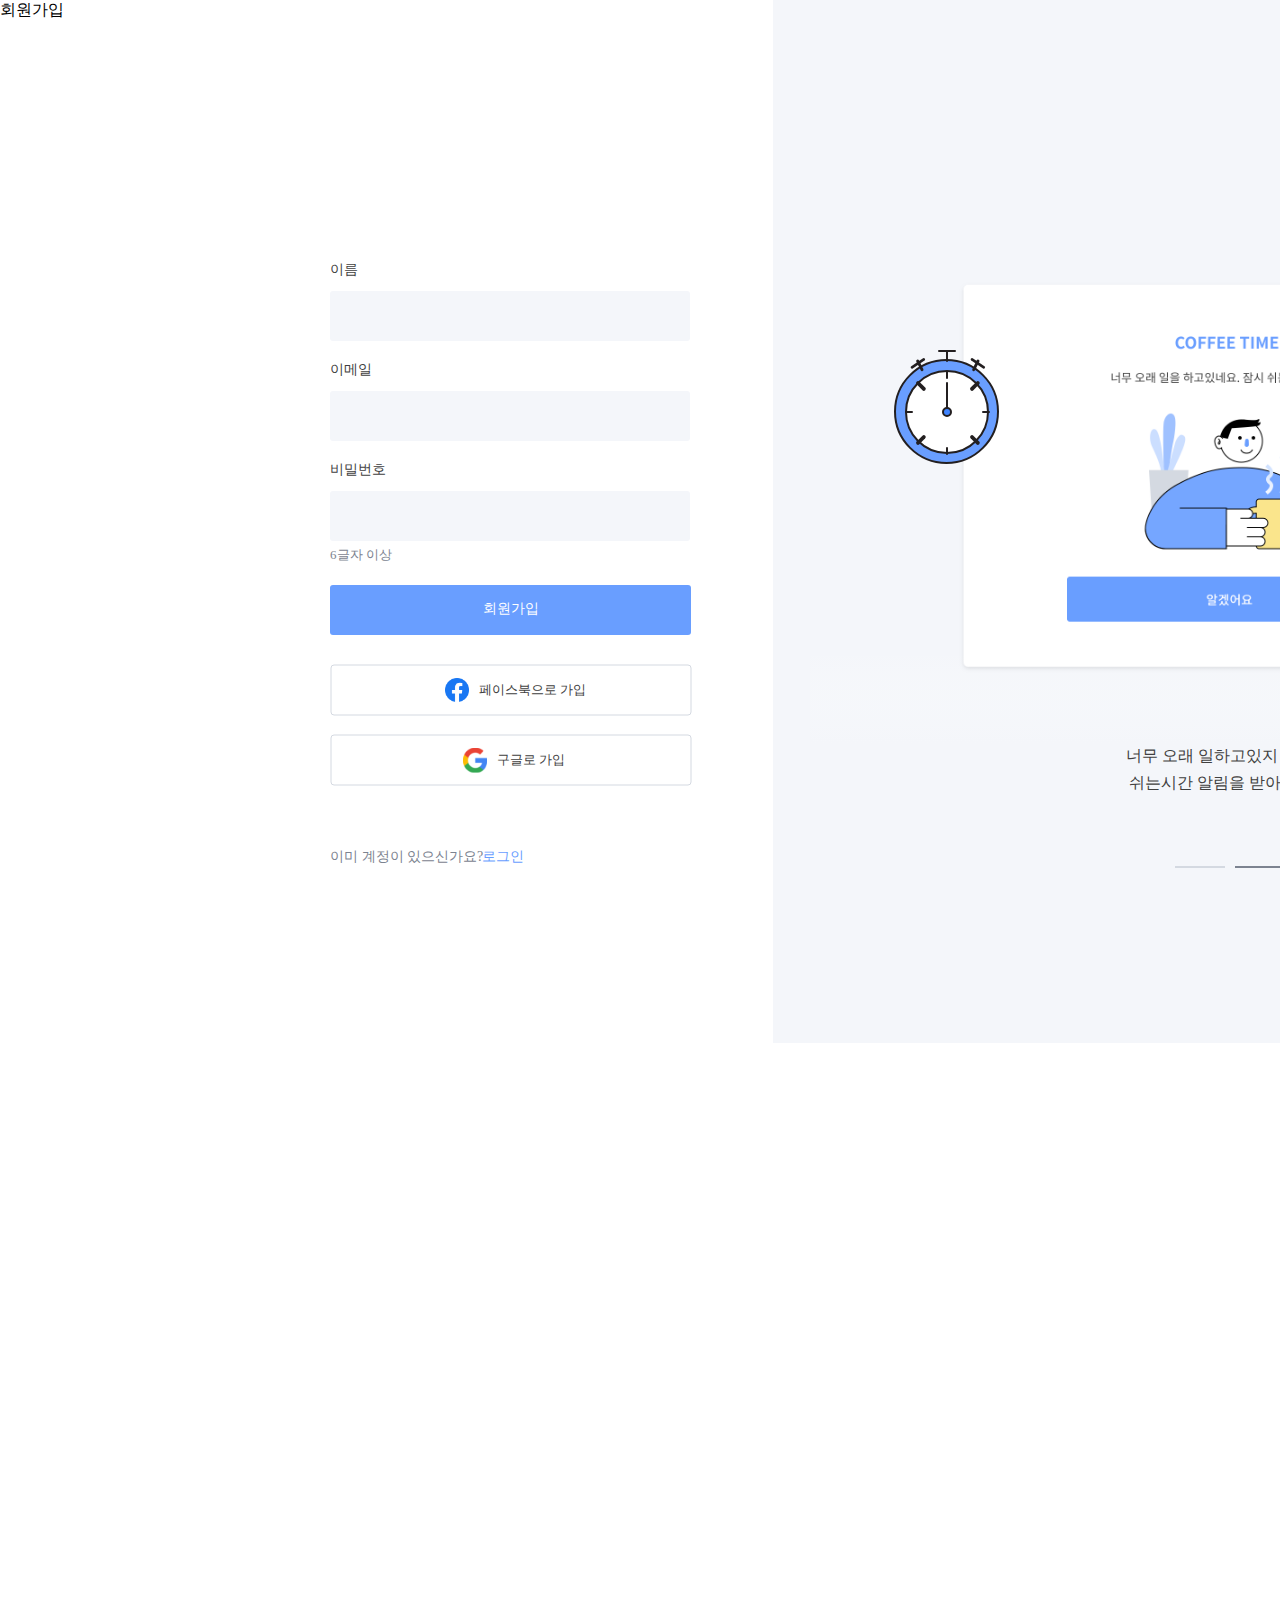
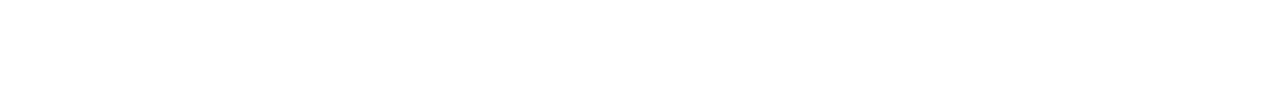
==== Join.html @ 3d77cc64 "hello please" ====
<!DOCTYPE html>
<html>
<head>
<meta charset="utf-8"/>
<meta http-equiv="X-UA-Compatible" content="IE=edge"/>
<meta name="viewport" content="width=device-width, initial-scale=1.0">
<title>Join</title>
<link rel="stylesheet" type="text/css" id="applicationStylesheet" href="Join.css"/>
<script id="applicationScript" type="text/javascript" src="Join.js"></script>
</head>
<body>
<div id="Join">
	<svg class="_10">
		<rect id="_10" rx="0" ry="0" x="0" y="0" width="877" height="1043">
		</rect>
	</svg>
	<div id="">
		<span>회원가입</span>
	</div>
	<div id="Group_4">
		<div id="Group_2">
			<div id="_">
				<span>이메일</span>
			</div>
			<div id="_ba">
				<span>이름</span>
			</div>
			<div id="_bb">
				<span>비밀번호</span>
			</div>
			<svg class="Rectangle">
				<rect id="Rectangle" rx="3" ry="3" x="0" y="0" width="360" height="50">
				</rect>
			</svg>
			<svg class="Rectangle_Copy_3">
				<rect id="Rectangle_Copy_3" rx="3" ry="3" x="0" y="0" width="360" height="50">
				</rect>
			</svg>
			<svg class="Rectangle_Copy">
				<rect id="Rectangle_Copy" rx="3" ry="3" x="0" y="0" width="360" height="50">
				</rect>
			</svg>
			<div id="ID6_">
				<span>6글자 이상</span>
			</div>
			<div onclick="application.goToTargetView(event)" id="buttonlarge" class="button_large">
				<svg class="Rectangle_Copy_2">
					<rect id="Rectangle_Copy_2" rx="3" ry="3" x="0" y="0" width="361" height="50">
					</rect>
				</svg>
				<div id="_bc">
					<span>회원가입</span>
				</div>
			</div>
		</div>
		<div id="Group_3">
			<svg class="Rectangle_be">
				<rect id="Rectangle_be" rx="3" ry="3" x="0" y="0" width="360" height="50">
				</rect>
			</svg>
			<svg class="Rectangle_Copy_2_bf">
				<rect id="Rectangle_Copy_2_bf" rx="3" ry="3" x="0" y="0" width="360" height="50">
				</rect>
			</svg>
			<div id="Group">
				<div id="__bh">
					<span>페이스북으로 가입</span>
				</div>
				<img id="ID1280px-Facebook_f_logo_2019s" src="ID1280px-Facebook_f_logo_2019s.png" srcset="ID1280px-Facebook_f_logo_2019s.png 1x, ID1280px-Facebook_f_logo_2019s@2x.png 2x">
					
			</div>
			<div id="Group_2_bj">
				<div id="__bk">
					<span>구글로 가입</span>
				</div>
				<img id="ID1004px-Google__G__Logosvg" src="ID1004px-Google__G__Logosvg.png" srcset="ID1004px-Google__G__Logosvg.png 1x, ID1004px-Google__G__Logosvg@2x.png 2x">
					
			</div>
		</div>
	</div>
	<div id="Group_bm">
		<svg class="Rectangle_bn">
			<rect id="Rectangle_bn" rx="0" ry="0" x="0" y="0" width="50" height="2">
			</rect>
		</svg>
		<svg class="Rectangle_Copy_4">
			<rect id="Rectangle_Copy_4" rx="0" ry="0" x="0" y="0" width="50" height="2">
			</rect>
		</svg>
	</div>
	<svg class="Rectangle_bq">
		<linearGradient id="Rectangle_bq" spreadMethod="pad" x1="0.5" x2="0.5" y1="0" y2="0.644">
			<stop offset="0" stop-color="#fafbfd" stop-opacity="0"></stop>
			<stop offset="1" stop-color="#f4f6fa" stop-opacity="1"></stop>
		</linearGradient>
		<rect id="Rectangle_bq" rx="0" ry="0" x="0" y="0" width="840" height="145">
		</rect>
	</svg>
	<div id="____">
		<span>너무 오래 일하고있지 않은가요?<br/>쉬는시간 알림을 받아보세요.</span>
	</div>
	<img id="Group_5_Copy" src="Group_5_Copy.png" srcset="Group_5_Copy.png 1x, Group_5_Copy@2x.png 2x">
		
	<div id="_1">
		<svg class="Oval">
			<ellipse id="Oval" rx="51.5" ry="51.5" cx="51.5" cy="51.5">
			</ellipse>
		</svg>
		<svg class="Oval_bv">
			<ellipse id="Oval_bv" rx="41" ry="41" cx="41" cy="41">
			</ellipse>
		</svg>
		<svg class="Path" viewBox="0.5 0 2 9">
			<path id="Path" d="M 0.5 9 L 0.5 0">
			</path>
		</svg>
		<svg class="Path_bx" viewBox="0 0.5 16 2">
			<path id="Path_bx" d="M 0 0.5 L 16 0.5">
			</path>
		</svg>
		<svg class="Path_by" viewBox="0 0 3 6">
			<path id="Path_by" d="M 0 6 L 3 0">
			</path>
		</svg>
		<svg class="Path_bz" viewBox="0 0 9 6">
			<path id="Path_bz" d="M 0 0 L 9 6">
			</path>
		</svg>
		<svg class="Path_b" viewBox="0 0 3 6">
			<path id="Path_b" d="M 3 6 L 0 0">
			</path>
		</svg>
		<svg class="Path_ca" viewBox="0 0 9 6">
			<path id="Path_ca" d="M 9 0 L 0 6">
			</path>
		</svg>
		<svg class="Path_cb" viewBox="0.5 0 2 29">
			<path id="Path_cb" d="M 0.5 29 L 0.5 0">
			</path>
		</svg>
		<svg class="Path_cc" viewBox="0.5 0 2 6">
			<path id="Path_cc" d="M 0.5 0 L 0.5 6">
			</path>
		</svg>
		<svg class="Path_cd" viewBox="0 0 3 3">
			<path id="Path_cd" d="M 3 0 L 0 3">
			</path>
		</svg>
		<svg class="Path_ce" viewBox="0 0.5 6 2">
			<path id="Path_ce" d="M 6 0.5 L 0 0.5">
			</path>
		</svg>
		<svg class="Path_cf" viewBox="0 0 3 3">
			<path id="Path_cf" d="M 3 3 L 0 0">
			</path>
		</svg>
		<svg class="Path_cg" viewBox="0.5 0 2 6">
			<path id="Path_cg" d="M 0.5 6 L 0.5 0">
			</path>
		</svg>
		<svg class="Path_ch" viewBox="0 0 3 3">
			<path id="Path_ch" d="M 0 3 L 3 0">
			</path>
		</svg>
		<svg class="Path_ci" viewBox="0 0.5 6 2">
			<path id="Path_ci" d="M 0 0.5 L 6 0.5">
			</path>
		</svg>
		<svg class="Path_cj" viewBox="0 0 3 3">
			<path id="Path_cj" d="M 0 0 L 3 3">
			</path>
		</svg>
		<svg class="Oval_cb">
			<ellipse id="Oval_cb" rx="4" ry="4" cx="4" cy="4">
			</ellipse>
		</svg>
	</div>
	<div id="__">
		<span>이미 계정이 있으신가요?</span>
	</div>
	<div onclick="application.goToTargetView(event)" id="_cd">
		<span>로그인</span>
	</div>
</div>
</body>
</html>
---- Join.css ----
.mediaViewInfo {
	--web-view-name: Join;
	--web-view-id: Join;
	--web-enable-deep-linking: true;
}
:root {
	--web-view-ids: Join;
}
* {
	margin: 0;
	padding: 0;
	box-sizing: border-box;
	border: none;
}
#Join {
	position: absolute;
	width: 1920px;
	height: 1708px;
	background-color: rgba(255,255,255,1);
	overflow: hidden;
	--web-view-name: Join;
	--web-view-id: Join;
	--web-enable-deep-linking: true;
}
@keyframes fadein {

	0% {
		opacity: 0;
	}
	100% {
		opacity: 1;
	}

}
#_10 {
	fill: rgba(244,246,250,1);
}
._10 {
	position: absolute;
	overflow: visible;
	width: 877px;
	height: 1043px;
	left: 773px;
	top: 0px;
}
# {
	left: 330px;
	top: 188px;
	position: absolute;
	overflow: visible;
	width: 104px;
	white-space: nowrap;
	text-align: left;
	font-family: NotoSansCJKkr-Bold;
	font-style: normal;
	font-weight: normal;
	font-size: 28px;
	color: rgba(64,64,64,1);
}
#Group_4 {
	position: absolute;
	width: 361px;
	height: 524px;
	left: 330px;
	top: 261px;
	overflow: visible;
}
#Group_2 {
	position: absolute;
	width: 361px;
	height: 374px;
	left: 0px;
	top: 0px;
	overflow: visible;
}
#_ {
	left: 0px;
	top: 100px;
	position: absolute;
	overflow: visible;
	width: 40px;
	white-space: nowrap;
	text-align: left;
	font-family: NotoSansCJKkr-Medium;
	font-style: normal;
	font-weight: normal;
	font-size: 14px;
	color: rgba(64,64,64,1);
}
#_ba {
	left: 0px;
	top: 0px;
	position: absolute;
	overflow: visible;
	width: 27px;
	white-space: nowrap;
	text-align: left;
	font-family: NotoSansCJKkr-Medium;
	font-style: normal;
	font-weight: normal;
	font-size: 14px;
	color: rgba(64,64,64,1);
}
#_bb {
	left: 0px;
	top: 200px;
	position: absolute;
	overflow: visible;
	width: 53px;
	white-space: nowrap;
	text-align: left;
	font-family: NotoSansCJKkr-Medium;
	font-style: normal;
	font-weight: normal;
	font-size: 14px;
	color: rgba(64,64,64,1);
}
#Rectangle {
	fill: rgba(244,246,250,1);
}
.Rectangle {
	position: absolute;
	overflow: visible;
	width: 360px;
	height: 50px;
	left: 0px;
	top: 130px;
}
#Rectangle_Copy_3 {
	fill: rgba(244,246,250,1);
}
.Rectangle_Copy_3 {
	position: absolute;
	overflow: visible;
	width: 360px;
	height: 50px;
	left: 0px;
	top: 30px;
}
#Rectangle_Copy {
	fill: rgba(244,246,250,1);
}
.Rectangle_Copy {
	position: absolute;
	overflow: visible;
	width: 360px;
	height: 50px;
	left: 0px;
	top: 230px;
}
#ID6_ {
	left: 0px;
	top: 285px;
	position: absolute;
	overflow: visible;
	width: 59px;
	white-space: nowrap;
	text-align: left;
	font-family: NotoSansCJKkr-Regular;
	font-style: normal;
	font-weight: normal;
	font-size: 13px;
	color: rgba(124,131,144,1);
}
#buttonlarge {
	position: absolute;
	width: 361px;
	height: 50px;
	left: 0px;
	top: 324px;
	overflow: visible;
	--web-animation: fadein 0.3s ease-out;
	--web-action-type: page;
	--web-action-target: Dashboard_1.html;
	cursor: pointer;
}
#Rectangle_Copy_2 {
	fill: rgba(105,158,255,1);
}
.Rectangle_Copy_2 {
	position: absolute;
	overflow: visible;
	width: 361px;
	height: 50px;
	left: 0px;
	top: 0px;
}
#_bc {
	left: 0px;
	top: 15px;
	position: absolute;
	overflow: visible;
	width: 362px;
	white-space: nowrap;
	text-align: center;
	font-family: NotoSansCJKkr-Medium;
	font-style: normal;
	font-weight: normal;
	font-size: 14px;
	color: rgba(255,255,255,1);
}
#Group_3 {
	position: absolute;
	width: 360px;
	height: 120px;
	left: 1px;
	top: 404px;
	overflow: visible;
}
#Rectangle_be {
	fill: rgba(255,255,255,1);
	stroke: rgba(212,217,225,1);
	stroke-width: 1px;
	stroke-linejoin: miter;
	stroke-linecap: butt;
	stroke-miterlimit: 10;
	shape-rendering: auto;
}
.Rectangle_be {
	position: absolute;
	overflow: visible;
	width: 361px;
	height: 51px;
	left: 0px;
	top: 0px;
}
#Rectangle_Copy_2_bf {
	fill: rgba(255,255,255,1);
	stroke: rgba(212,217,225,1);
	stroke-width: 1px;
	stroke-linejoin: miter;
	stroke-linecap: butt;
	stroke-miterlimit: 10;
	shape-rendering: auto;
}
.Rectangle_Copy_2_bf {
	position: absolute;
	overflow: visible;
	width: 361px;
	height: 51px;
	left: 0px;
	top: 70px;
}
#Group {
	position: absolute;
	width: 133px;
	height: 24px;
	left: 114px;
	top: 13px;
	overflow: visible;
}
#__bh {
	left: 34px;
	top: 3px;
	position: absolute;
	overflow: visible;
	width: 100px;
	white-space: nowrap;
	text-align: left;
	font-family: NotoSansCJKkr-Medium;
	font-style: normal;
	font-weight: normal;
	font-size: 13px;
	color: rgba(64,64,64,1);
}
#ID1280px-Facebook_f_logo_2019s {
	position: absolute;
	width: 24px;
	height: 24px;
	left: 0px;
	top: 0px;
	overflow: visible;
}
#Group_2_bj {
	position: absolute;
	width: 97px;
	height: 24.585px;
	left: 132px;
	top: 83px;
	overflow: visible;
}
#__bk {
	left: 34px;
	top: 3px;
	position: absolute;
	overflow: visible;
	width: 64px;
	white-space: nowrap;
	text-align: left;
	font-family: NotoSansCJKkr-Medium;
	font-style: normal;
	font-weight: normal;
	font-size: 13px;
	color: rgba(64,64,64,1);
}
#ID1004px-Google__G__Logosvg {
	position: absolute;
	width: 24px;
	height: 24.585px;
	left: 0px;
	top: 0px;
	overflow: visible;
}
#Group_bm {
	position: absolute;
	width: 110px;
	height: 2px;
	left: 1175px;
	top: 866px;
	overflow: visible;
}
#Rectangle_bn {
	fill: rgba(212,217,225,1);
}
.Rectangle_bn {
	position: absolute;
	overflow: visible;
	width: 50px;
	height: 2px;
	left: 0px;
	top: 0px;
}
#Rectangle_Copy_4 {
	fill: rgba(124,131,144,1);
}
.Rectangle_Copy_4 {
	position: absolute;
	overflow: visible;
	width: 50px;
	height: 2px;
	left: 60px;
	top: 0px;
}
#Rectangle_bq {
	fill: url(#Rectangle_bq);
}
.Rectangle_bq {
	position: absolute;
	overflow: visible;
	width: 840px;
	height: 145px;
	left: 810px;
	top: 651px;
}
#____ {
	left: 1125.5px;
	top: 747px;
	position: absolute;
	overflow: visible;
	width: 211px;
	white-space: nowrap;
	line-height: 27px;
	margin-top: -5.5px;
	text-align: center;
	font-family: NotoSansCJKkr-Medium;
	font-style: normal;
	font-weight: normal;
	font-size: 16px;
	color: rgba(64,64,64,1);
}
#Group_5_Copy {
	position: absolute;
	width: 542px;
	height: 391px;
	left: 959px;
	top: 282px;
	overflow: visible;
}
#_1 {
	position: absolute;
	width: 103px;
	height: 112.5px;
	left: 895px;
	top: 350.5px;
	overflow: visible;
}
#Oval {
	fill: rgba(105,158,255,1);
	stroke: rgba(35,31,32,1);
	stroke-width: 2px;
	stroke-linejoin: round;
	stroke-linecap: round;
	stroke-miterlimit: 10;
	shape-rendering: auto;
}
.Oval {
	position: absolute;
	overflow: visible;
	width: 105px;
	height: 105px;
	left: 0px;
	top: 9.5px;
}
#Oval_bv {
	fill: rgba(255,255,255,1);
	stroke: rgba(35,31,32,1);
	stroke-width: 2px;
	stroke-linejoin: round;
	stroke-linecap: round;
	stroke-miterlimit: 10;
	shape-rendering: auto;
}
.Oval_bv {
	position: absolute;
	overflow: visible;
	width: 84px;
	height: 84px;
	left: 11px;
	top: 20.5px;
}
#Path {
	fill: rgba(0,0,0,0);
	stroke: rgba(35,31,32,1);
	stroke-width: 2px;
	stroke-linejoin: round;
	stroke-linecap: round;
	stroke-miterlimit: 10;
	shape-rendering: auto;
}
.Path {
	overflow: visible;
	position: absolute;
	width: 2px;
	height: 11px;
	left: 51.5px;
	top: 0.5px;
	transform: matrix(1,0,0,1,0,0);
}
#Path_bx {
	fill: rgba(0,0,0,0);
	stroke: rgba(35,31,32,1);
	stroke-width: 2px;
	stroke-linejoin: round;
	stroke-linecap: round;
	stroke-miterlimit: 10;
	shape-rendering: auto;
}
.Path_bx {
	overflow: visible;
	position: absolute;
	width: 18px;
	height: 2px;
	left: 43px;
	top: 0px;
	transform: matrix(1,0,0,1,0,0);
}
#Path_by {
	fill: rgba(0,0,0,0);
	stroke: rgba(35,31,32,1);
	stroke-width: 2px;
	stroke-linejoin: round;
	stroke-linecap: round;
	stroke-miterlimit: 10;
	shape-rendering: auto;
}
.Path_by {
	overflow: visible;
	position: absolute;
	width: 5.683px;
	height: 8.683px;
	left: 78px;
	top: 10.5px;
	transform: matrix(1,0,0,1,0,0);
}
#Path_bz {
	fill: rgba(0,0,0,0);
	stroke: rgba(35,31,32,1);
	stroke-width: 2px;
	stroke-linejoin: round;
	stroke-linecap: round;
	stroke-miterlimit: 10;
	shape-rendering: auto;
}
.Path_bz {
	overflow: visible;
	position: absolute;
	width: 11.773px;
	height: 8.773px;
	left: 77px;
	top: 8.5px;
	transform: matrix(1,0,0,1,0,0);
}
#Path_b {
	fill: rgba(0,0,0,0);
	stroke: rgba(35,31,32,1);
	stroke-width: 2px;
	stroke-linejoin: round;
	stroke-linecap: round;
	stroke-miterlimit: 10;
	shape-rendering: auto;
}
.Path_b {
	overflow: visible;
	position: absolute;
	width: 5.683px;
	height: 8.683px;
	left: 22px;
	top: 10.5px;
	transform: matrix(1,0,0,1,0,0);
}
#Path_ca {
	fill: rgba(0,0,0,0);
	stroke: rgba(35,31,32,1);
	stroke-width: 2px;
	stroke-linejoin: round;
	stroke-linecap: round;
	stroke-miterlimit: 10;
	shape-rendering: auto;
}
.Path_ca {
	overflow: visible;
	position: absolute;
	width: 11.773px;
	height: 8.773px;
	left: 17px;
	top: 8.5px;
	transform: matrix(1,0,0,1,0,0);
}
#Path_cb {
	fill: rgba(0,0,0,0);
	stroke: rgba(35,31,32,1);
	stroke-width: 2px;
	stroke-linejoin: round;
	stroke-linecap: round;
	stroke-miterlimit: 10;
	shape-rendering: auto;
}
.Path_cb {
	overflow: visible;
	position: absolute;
	width: 2px;
	height: 31px;
	left: 51.5px;
	top: 31.5px;
	transform: matrix(1,0,0,1,0,0);
}
#Path_cc {
	fill: rgba(0,0,0,0);
	stroke: rgba(35,31,32,1);
	stroke-width: 2px;
	stroke-linejoin: round;
	stroke-linecap: round;
	stroke-miterlimit: 10;
	shape-rendering: auto;
}
.Path_cc {
	overflow: visible;
	position: absolute;
	width: 2px;
	height: 8px;
	left: 51.5px;
	top: 20.5px;
	transform: matrix(1,0,0,1,0,0);
}
#Path_cd {
	fill: rgba(0,0,0,0);
	stroke: rgba(35,31,32,1);
	stroke-width: 2px;
	stroke-linejoin: round;
	stroke-linecap: round;
	stroke-miterlimit: 10;
	shape-rendering: auto;
}
.Path_cd {
	overflow: visible;
	position: absolute;
	width: 5.829px;
	height: 5.829px;
	left: 77px;
	top: 32.5px;
	transform: matrix(1,0,0,1,0,0);
}
#Path_ce {
	fill: rgba(0,0,0,0);
	stroke: rgba(35,31,32,1);
	stroke-width: 2px;
	stroke-linejoin: round;
	stroke-linecap: round;
	stroke-miterlimit: 10;
	shape-rendering: auto;
}
.Path_ce {
	overflow: visible;
	position: absolute;
	width: 8px;
	height: 2px;
	left: 87px;
	top: 61px;
	transform: matrix(1,0,0,1,0,0);
}
#Path_cf {
	fill: rgba(0,0,0,0);
	stroke: rgba(35,31,32,1);
	stroke-width: 2px;
	stroke-linejoin: round;
	stroke-linecap: round;
	stroke-miterlimit: 10;
	shape-rendering: auto;
}
.Path_cf {
	overflow: visible;
	position: absolute;
	width: 5.829px;
	height: 5.829px;
	left: 77px;
	top: 86.5px;
	transform: matrix(1,0,0,1,0,0);
}
#Path_cg {
	fill: rgba(0,0,0,0);
	stroke: rgba(35,31,32,1);
	stroke-width: 2px;
	stroke-linejoin: round;
	stroke-linecap: round;
	stroke-miterlimit: 10;
	shape-rendering: auto;
}
.Path_cg {
	overflow: visible;
	position: absolute;
	width: 2px;
	height: 8px;
	left: 51.5px;
	top: 96.5px;
	transform: matrix(1,0,0,1,0,0);
}
#Path_ch {
	fill: rgba(0,0,0,0);
	stroke: rgba(35,31,32,1);
	stroke-width: 2px;
	stroke-linejoin: round;
	stroke-linecap: round;
	stroke-miterlimit: 10;
	shape-rendering: auto;
}
.Path_ch {
	overflow: visible;
	position: absolute;
	width: 5.829px;
	height: 5.829px;
	left: 23px;
	top: 86.5px;
	transform: matrix(1,0,0,1,0,0);
}
#Path_ci {
	fill: rgba(0,0,0,0);
	stroke: rgba(35,31,32,1);
	stroke-width: 2px;
	stroke-linejoin: round;
	stroke-linecap: round;
	stroke-miterlimit: 10;
	shape-rendering: auto;
}
.Path_ci {
	overflow: visible;
	position: absolute;
	width: 8px;
	height: 2px;
	left: 10px;
	top: 61px;
	transform: matrix(1,0,0,1,0,0);
}
#Path_cj {
	fill: rgba(0,0,0,0);
	stroke: rgba(35,31,32,1);
	stroke-width: 2px;
	stroke-linejoin: round;
	stroke-linecap: round;
	stroke-miterlimit: 10;
	shape-rendering: auto;
}
.Path_cj {
	overflow: visible;
	position: absolute;
	width: 5.829px;
	height: 5.829px;
	left: 23px;
	top: 32.5px;
	transform: matrix(1,0,0,1,0,0);
}
#Oval_cb {
	fill: rgba(63,132,255,1);
	stroke: rgba(35,31,32,1);
	stroke-width: 2px;
	stroke-linejoin: round;
	stroke-linecap: round;
	stroke-miterlimit: 10;
	shape-rendering: auto;
}
.Oval_cb {
	position: absolute;
	overflow: visible;
	width: 10px;
	height: 10px;
	left: 48px;
	top: 57.5px;
}
#__ {
	left: 330px;
	top: 848px;
	position: absolute;
	overflow: visible;
	width: 143px;
	white-space: nowrap;
	text-align: left;
	font-family: NotoSansCJKkr-Regular;
	font-style: normal;
	font-weight: normal;
	font-size: 14px;
	color: rgba(124,131,144,1);
}
#_cd {
	left: 482px;
	top: 848px;
	position: absolute;
	overflow: visible;
	width: 40px;
	white-space: nowrap;
	--web-animation: fadein 0.3s ease-out;
	--web-action-type: page;
	--web-action-target: Login.html;
	cursor: pointer;
	text-align: left;
	font-family: NotoSansCJKkr-Bold;
	font-style: normal;
	font-weight: normal;
	font-size: 14px;
	color: rgba(105,158,255,1);
}
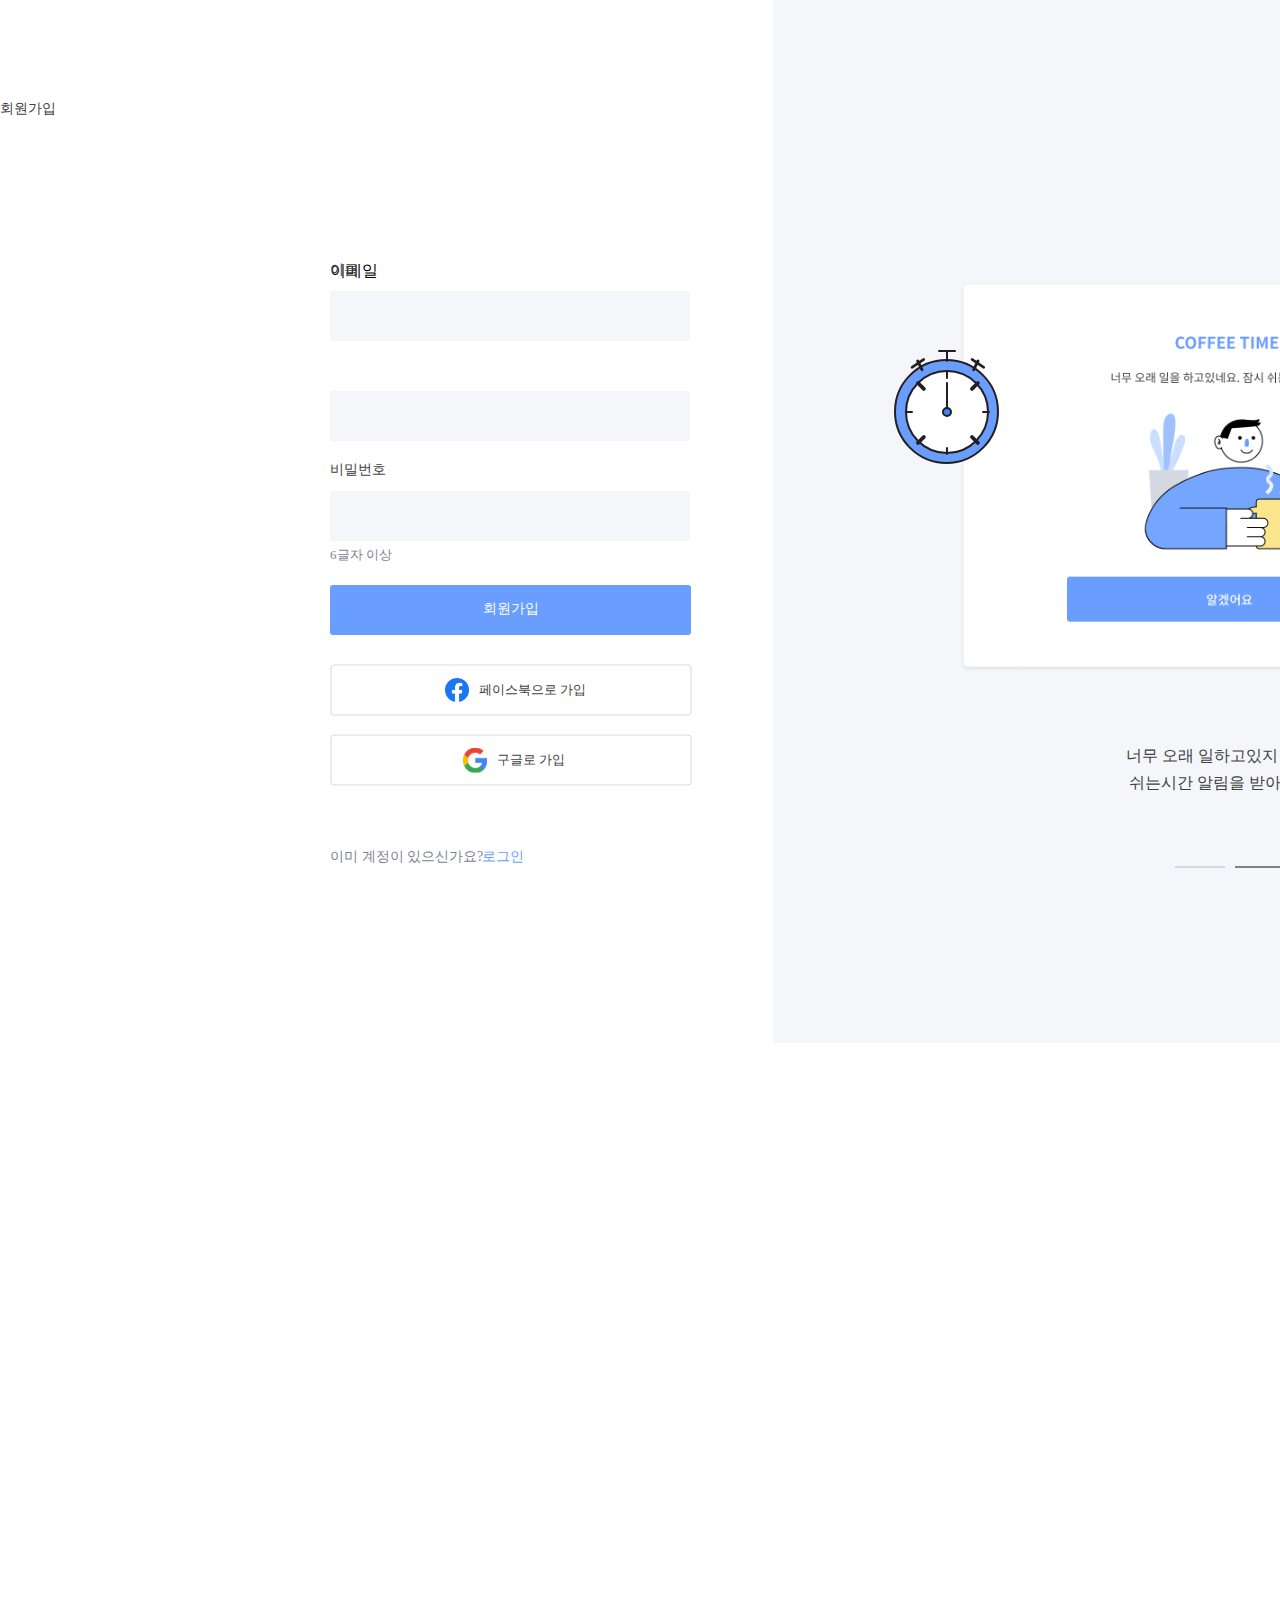
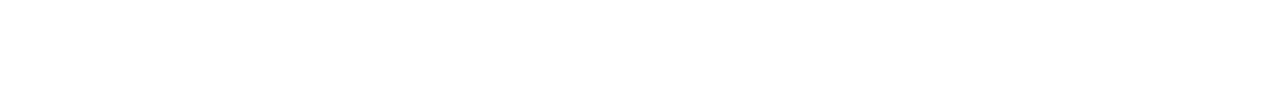
==== commit f400e3bc: "id modify" ====
--- a/Join.html
+++ b/Join.html
@@ -14,7 +14,7 @@
 		<rect id="_10" rx="0" ry="0" x="0" y="0" width="877" height="1043">
 		</rect>
 	</svg>
-	<div id="">
+	<div id="bf">
 		<span>회원가입</span>
 	</div>
 	<div id="Group_4">
@@ -67,14 +67,14 @@
 					<span>페이스북으로 가입</span>
 				</div>
 				<img id="ID1280px-Facebook_f_logo_2019s" src="ID1280px-Facebook_f_logo_2019s.png" srcset="ID1280px-Facebook_f_logo_2019s.png 1x, ID1280px-Facebook_f_logo_2019s@2x.png 2x">
-					
+
 			</div>
 			<div id="Group_2_bj">
 				<div id="__bk">
 					<span>구글로 가입</span>
 				</div>
 				<img id="ID1004px-Google__G__Logosvg" src="ID1004px-Google__G__Logosvg.png" srcset="ID1004px-Google__G__Logosvg.png 1x, ID1004px-Google__G__Logosvg@2x.png 2x">
-					
+
 			</div>
 		</div>
 	</div>
@@ -100,7 +100,7 @@
 		<span>너무 오래 일하고있지 않은가요?<br/>쉬는시간 알림을 받아보세요.</span>
 	</div>
 	<img id="Group_5_Copy" src="Group_5_Copy.png" srcset="Group_5_Copy.png 1x, Group_5_Copy@2x.png 2x">
-		
+
 	<div id="_1">
 		<svg class="Oval">
 			<ellipse id="Oval" rx="51.5" ry="51.5" cx="51.5" cy="51.5">
@@ -183,4 +183,4 @@
 	</div>
 </div>
 </body>
-</html>+</html>
--- a/Join.css
+++ b/Join.css
@@ -73,7 +73,7 @@
 	top: 0px;
 	overflow: visible;
 }
-#_ {
+#bf {
 	left: 0px;
 	top: 100px;
 	position: absolute;
@@ -726,4 +726,4 @@
 	font-weight: normal;
 	font-size: 14px;
 	color: rgba(105,158,255,1);
-}+}
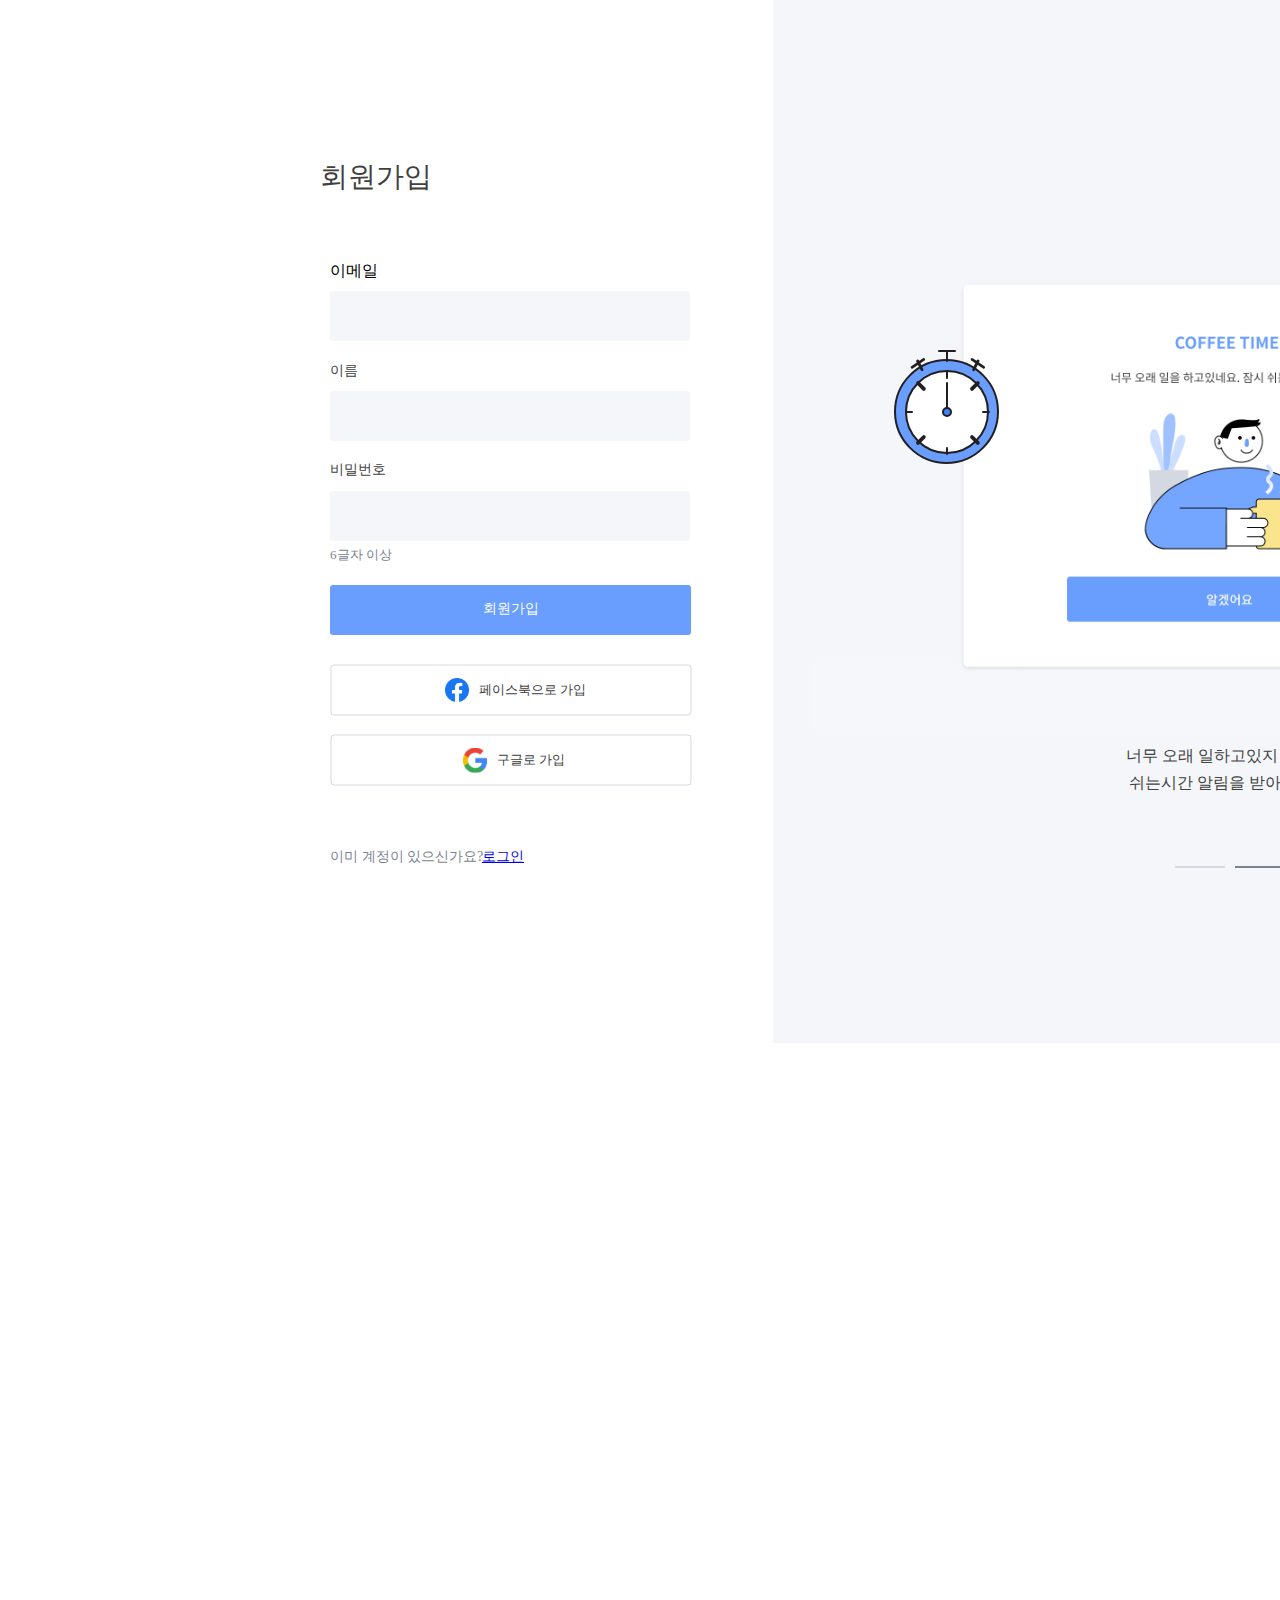
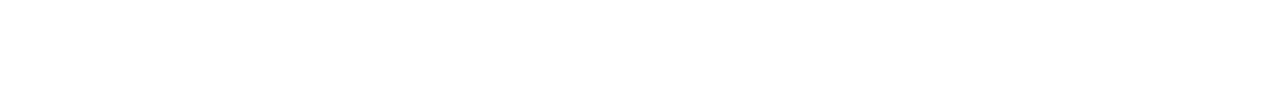
==== commit 6317187d: "hyperlink, position revise" ====
--- a/Join.html
+++ b/Join.html
@@ -179,7 +179,7 @@
 		<span>이미 계정이 있으신가요?</span>
 	</div>
 	<div onclick="application.goToTargetView(event)" id="_cd">
-		<span>로그인</span>
+		<span><a href="index.html">로그인</a></span>
 	</div>
 </div>
 </body>
--- a/Join.css
+++ b/Join.css
@@ -73,7 +73,7 @@
 	top: 0px;
 	overflow: visible;
 }
-#bf {
+#{
 	left: 0px;
 	top: 100px;
 	position: absolute;
@@ -87,10 +87,19 @@
 	font-size: 14px;
 	color: rgba(64,64,64,1);
 }
+div#bf{
+	position: relative;
+	margin-left: 320px;
+	top: 158px;
+	font-family: NotoSansCJKkr-Medium;
+	font-size: 28px;
+	color: #404040;
+}
+
 #_ba {
 	left: 0px;
-	top: 0px;
-	position: absolute;
+	top: 80px;
+	position: relative;
 	overflow: visible;
 	width: 27px;
 	white-space: nowrap;
